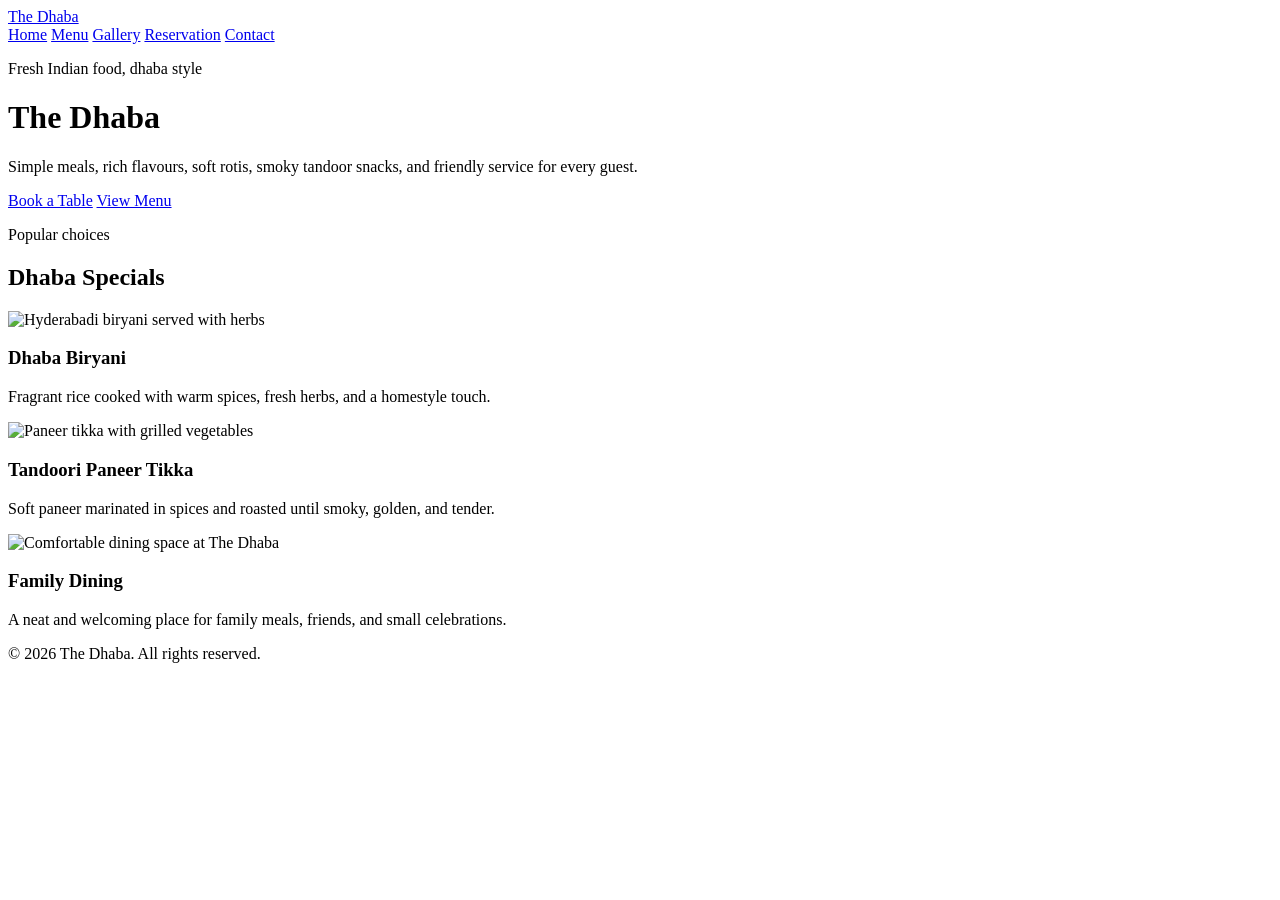
==== index.html @ 705d6630 "Add files via upload" ====
<!DOCTYPE html>
<html lang="en">
<head>
  <meta charset="UTF-8">
  <meta name="viewport" content="width=device-width, initial-scale=1.0">
  <meta name="description" content="The Dhaba serves fresh North Indian food, homestyle thalis, tandoori snacks, and warm family dining.">
  <title>The Dhaba | Homestyle Indian Restaurant</title>
  <link rel="stylesheet" href="css/style.css">
</head>
<body>
  <div class="site-header">
    <div class="nav-wrapper">
      <a class="brand" href="index.html">The Dhaba</a>
      <div class="site-nav">
        <a class="active" href="index.html">Home</a>
        <a href="menu.html">Menu</a>
        <a href="gallery.html">Gallery</a>
        <a href="reservation.html">Reservation</a>
        <a href="contact.html">Contact</a>
      </div>
    </div>
  </div>

  <div>
    <div class="hero">
      <div class="hero-content">
        <p class="eyebrow">Fresh Indian food, dhaba style</p>
        <h1>The Dhaba</h1>
        <p>Simple meals, rich flavours, soft rotis, smoky tandoor snacks, and friendly service for every guest.</p>
        <div class="hero-actions">
          <a class="button button-primary" href="reservation.html">Book a Table</a>
          <a class="button button-secondary" href="menu.html">View Menu</a>
        </div>
      </div>
    </div>

    <div class="section">
      <div class="container">
        <div class="section-heading">
          <p class="eyebrow">Popular choices</p>
          <h2>Dhaba Specials</h2>
        </div>

        <div class="card-grid">
          <div class="dish-card">
            <img src="images/biryani.jpg" alt="Hyderabadi biryani served with herbs">
            <div class="card-body">
              <h3>Dhaba Biryani</h3>
              <p>Fragrant rice cooked with warm spices, fresh herbs, and a homestyle touch.</p>
            </div>
          </div>

          <div class="dish-card">
            <img src="images/paneer.jpg" alt="Paneer tikka with grilled vegetables">
            <div class="card-body">
              <h3>Tandoori Paneer Tikka</h3>
              <p>Soft paneer marinated in spices and roasted until smoky, golden, and tender.</p>
            </div>
          </div>

          <div class="dish-card">
            <img src="images/restaurant.jpg" alt="Comfortable dining space at The Dhaba">
            <div class="card-body">
              <h3>Family Dining</h3>
              <p>A neat and welcoming place for family meals, friends, and small celebrations.</p>
            </div>
          </div>
        </div>
      </div>
    </div>
  </div>

  <div class="site-footer">
    <p>&copy; 2026 The Dhaba. All rights reserved.</p>
  </div>
</body>
</html>
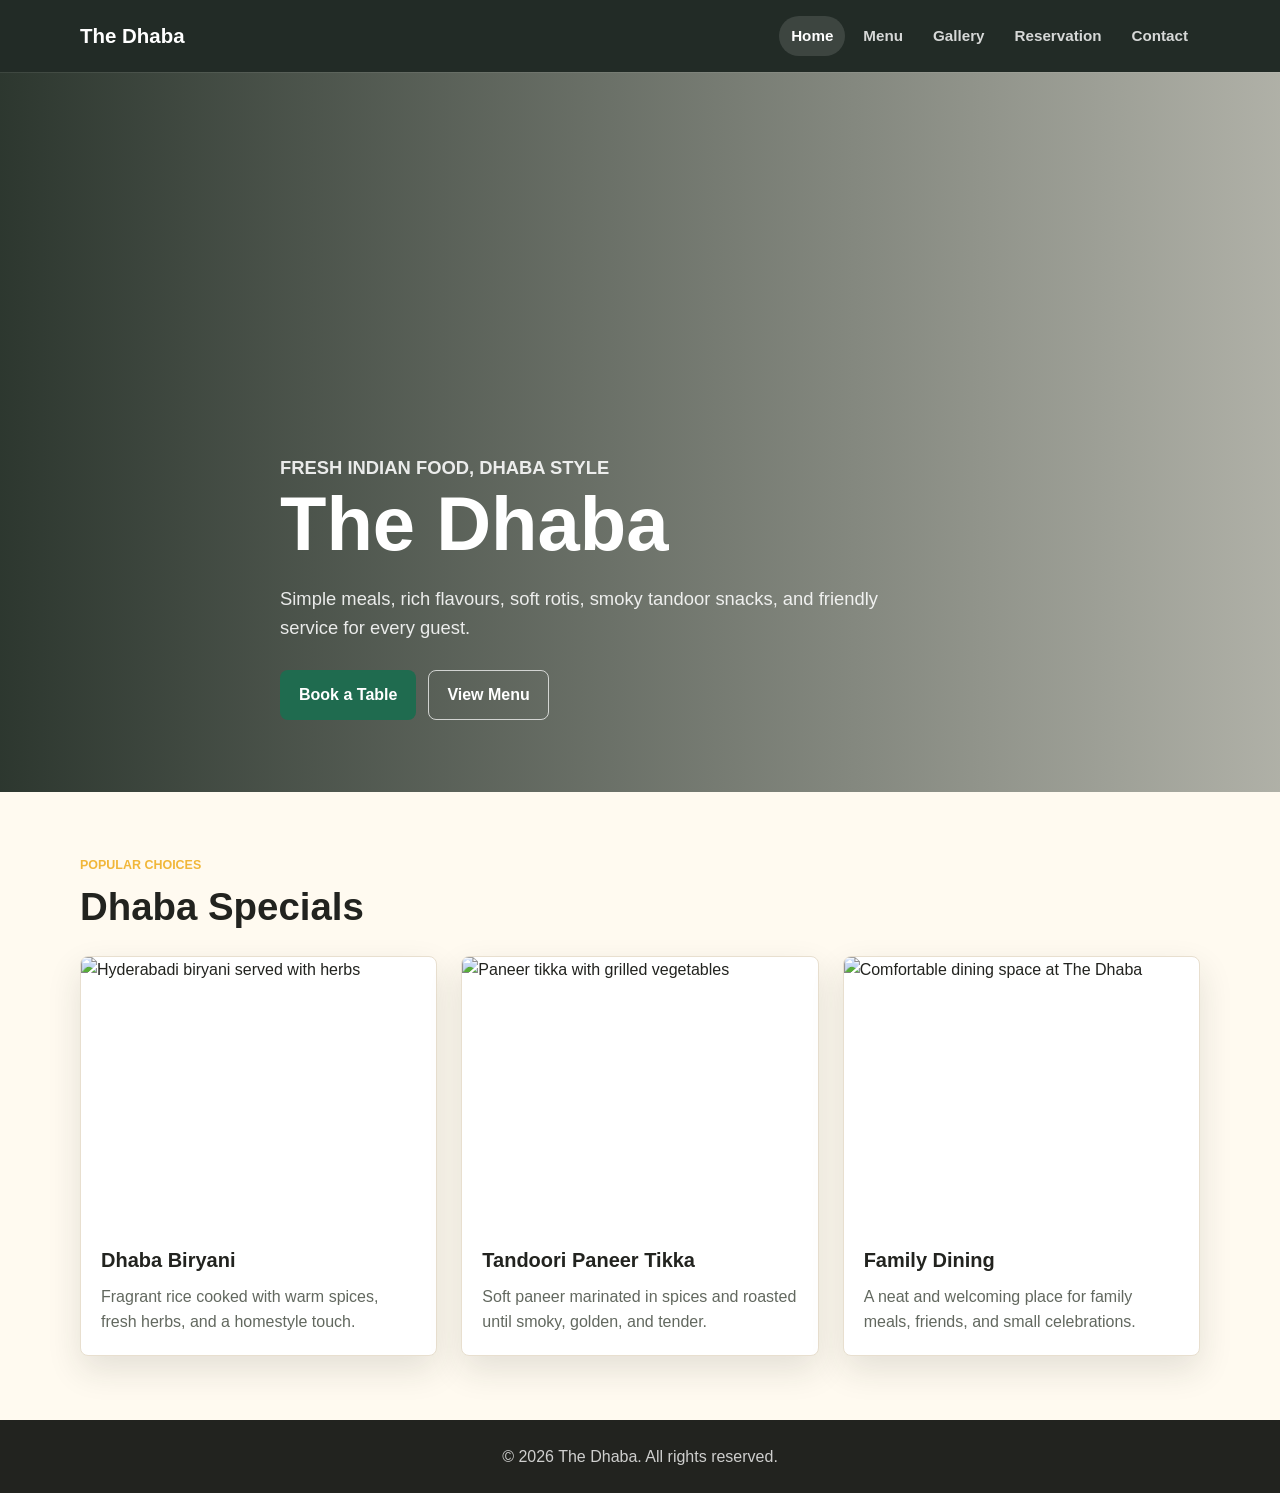
==== commit e85fa98b: "Update index.html" ====
--- a/index.html
+++ b/index.html
@@ -5,7 +5,7 @@
   <meta name="viewport" content="width=device-width, initial-scale=1.0">
   <meta name="description" content="The Dhaba serves fresh North Indian food, homestyle thalis, tandoori snacks, and warm family dining.">
   <title>The Dhaba | Homestyle Indian Restaurant</title>
-  <link rel="stylesheet" href="css/style.css">
+  <link rel="stylesheet" href="style.css">
 </head>
 <body>
   <div class="site-header">
--- a/style.css
+++ b/style.css
@@ -0,0 +1,463 @@
+:root {
+  --color-ink: #22231f;
+  --color-muted: #62685f;
+  --color-paper: #fffaf0;
+  --color-surface: #ffffff;
+  --color-border: #e8dfcf;
+  --color-primary: #1f6b4f;
+  --color-primary-dark: #164d39;
+  --color-accent: #c4472d;
+  --color-warm: #f1b739;
+  --shadow-soft: 0 14px 34px rgba(31, 44, 34, 0.12);
+  --radius: 8px;
+  --max-width: 1120px;
+}
+
+* {
+  box-sizing: border-box;
+}
+
+body {
+  margin: 0;
+  background: var(--color-paper);
+  color: var(--color-ink);
+  font-family: Arial, Helvetica, sans-serif;
+  font-size: 16px;
+  line-height: 1.6;
+}
+
+img {
+  display: block;
+  max-width: 100%;
+}
+
+a {
+  color: inherit;
+}
+
+.site-header {
+  position: sticky;
+  top: 0;
+  z-index: 10;
+  background: rgba(27, 37, 31, 0.97);
+  color: #ffffff;
+  box-shadow: 0 1px 0 rgba(255, 255, 255, 0.08);
+}
+
+.nav-wrapper {
+  width: min(100% - 32px, var(--max-width));
+  margin: 0 auto;
+  min-height: 72px;
+  display: flex;
+  align-items: center;
+  justify-content: space-between;
+  gap: 24px;
+}
+
+.brand {
+  color: #ffffff;
+  font-size: 1.28rem;
+  font-weight: 800;
+  letter-spacing: 0;
+  text-decoration: none;
+  white-space: nowrap;
+}
+
+.site-nav {
+  display: flex;
+  align-items: center;
+  justify-content: flex-end;
+  gap: 6px;
+  flex-wrap: wrap;
+}
+
+.site-nav a {
+  border-radius: 999px;
+  color: rgba(255, 255, 255, 0.82);
+  font-size: 0.95rem;
+  font-weight: 700;
+  padding: 8px 12px;
+  text-decoration: none;
+  transition: background-color 180ms ease, color 180ms ease;
+}
+
+.site-nav a:hover,
+.site-nav a.active {
+  background: rgba(255, 255, 255, 0.12);
+  color: #ffffff;
+}
+
+.hero {
+  min-height: min(720px, calc(100vh - 72px));
+  display: grid;
+  align-items: end;
+  background:
+    linear-gradient(90deg, rgba(22, 34, 26, 0.9), rgba(22, 34, 26, 0.34)),
+    url("../images/hero.jpg") center / cover no-repeat;
+  color: #ffffff;
+  padding: 112px 0 72px;
+}
+
+.hero-content {
+  width: min(100% - 32px, var(--max-width));
+  margin: 0 auto;
+  max-width: 720px;
+}
+
+.hero h1,
+.page-heading h1,
+.section-heading h2 {
+  margin: 0;
+  line-height: 1.1;
+}
+
+.hero h1 {
+  max-width: 680px;
+  font-size: 4.75rem;
+}
+
+.hero p {
+  max-width: 620px;
+  margin: 18px 0 0;
+  color: rgba(255, 255, 255, 0.88);
+  font-size: 1.15rem;
+}
+
+.eyebrow {
+  margin: 0 0 10px;
+  color: var(--color-warm);
+  font-size: 0.78rem;
+  font-weight: 800;
+  letter-spacing: 0;
+  text-transform: uppercase;
+}
+
+.hero-actions {
+  display: flex;
+  flex-wrap: wrap;
+  gap: 12px;
+  margin-top: 28px;
+}
+
+.button {
+  appearance: none;
+  border: 1px solid transparent;
+  border-radius: var(--radius);
+  cursor: pointer;
+  display: inline-flex;
+  align-items: center;
+  justify-content: center;
+  min-height: 46px;
+  padding: 11px 18px;
+  font: inherit;
+  font-weight: 800;
+  text-decoration: none;
+  transition: background-color 180ms ease, border-color 180ms ease, transform 180ms ease;
+}
+
+.button:hover {
+  transform: translateY(-1px);
+}
+
+.button-primary {
+  background: var(--color-primary);
+  color: #ffffff;
+}
+
+.button-primary:hover {
+  background: var(--color-primary-dark);
+}
+
+.button-secondary {
+  border-color: rgba(255, 255, 255, 0.72);
+  color: #ffffff;
+}
+
+.button-secondary:hover {
+  background: rgba(255, 255, 255, 0.14);
+}
+
+.page-main {
+  min-height: calc(100vh - 150px);
+}
+
+.page-heading {
+  background:
+    linear-gradient(90deg, rgba(28, 38, 32, 0.9), rgba(28, 38, 32, 0.52)),
+    url("../images/restaurant.jpg") center / cover no-repeat;
+  color: #ffffff;
+  padding: 82px 0;
+}
+
+.page-heading p:not(.eyebrow) {
+  max-width: 680px;
+  margin: 16px 0 0;
+  color: rgba(255, 255, 255, 0.84);
+}
+
+.page-heading h1 {
+  font-size: 3.75rem;
+}
+
+.section {
+  padding: 64px 0;
+}
+
+.container {
+  width: min(100% - 32px, var(--max-width));
+  margin: 0 auto;
+}
+
+.container.narrow {
+  max-width: 820px;
+}
+
+.section-heading {
+  margin-bottom: 28px;
+}
+
+.section-heading h2 {
+  font-size: 2.4rem;
+}
+
+.card-grid,
+.gallery-grid {
+  display: grid;
+  grid-template-columns: repeat(3, minmax(0, 1fr));
+  gap: 24px;
+}
+
+.dish-card,
+.gallery-item,
+.reservation-form,
+.menu-table-wrapper,
+.contact-details {
+  border: 1px solid var(--color-border);
+  border-radius: var(--radius);
+  background: var(--color-surface);
+  box-shadow: var(--shadow-soft);
+}
+
+.dish-card {
+  overflow: hidden;
+}
+
+.dish-card img,
+.gallery-grid img {
+  width: 100%;
+  aspect-ratio: 4 / 3;
+  object-fit: cover;
+}
+
+.card-body {
+  padding: 20px;
+}
+
+.card-body h3 {
+  margin: 0 0 8px;
+  font-size: 1.25rem;
+}
+
+.card-body p {
+  margin: 0;
+  color: var(--color-muted);
+}
+
+.menu-table-wrapper {
+  overflow-x: auto;
+}
+
+.menu-table {
+  width: 100%;
+  min-width: 620px;
+  border-collapse: collapse;
+}
+
+.menu-table th,
+.menu-table td {
+  border-bottom: 1px solid var(--color-border);
+  padding: 16px 18px;
+  text-align: left;
+}
+
+.menu-table th {
+  background: #f4f1e7;
+  color: var(--color-primary-dark);
+  font-size: 0.78rem;
+  letter-spacing: 0;
+  text-transform: uppercase;
+}
+
+.menu-table tr:last-child td {
+  border-bottom: 0;
+}
+
+.gallery-item {
+  margin: 0;
+  overflow: hidden;
+}
+
+.gallery-caption {
+  margin: 0;
+  padding: 14px 16px;
+  color: var(--color-muted);
+  font-weight: 800;
+}
+
+.reservation-form {
+  padding: 28px;
+}
+
+.form-grid {
+  display: grid;
+  grid-template-columns: repeat(2, minmax(0, 1fr));
+  gap: 18px;
+}
+
+.reservation-form label {
+  display: grid;
+  gap: 8px;
+  color: var(--color-primary-dark);
+  font-weight: 800;
+}
+
+.reservation-form input,
+.reservation-form textarea {
+  width: 100%;
+  border: 1px solid var(--color-border);
+  border-radius: var(--radius);
+  color: var(--color-ink);
+  font: inherit;
+  padding: 12px 14px;
+}
+
+.reservation-form textarea {
+  margin: 18px 0 22px;
+  resize: vertical;
+}
+
+.contact-layout {
+  display: grid;
+  grid-template-columns: minmax(260px, 0.8fr) minmax(0, 1.2fr);
+  gap: 24px;
+  align-items: stretch;
+}
+
+.contact-details {
+  padding: 28px;
+}
+
+.contact-details h2 {
+  margin: 0 0 12px;
+  font-size: 1.5rem;
+}
+
+.contact-details p {
+  margin: 8px 0;
+  color: var(--color-muted);
+}
+
+.contact-details a {
+  color: var(--color-primary);
+  font-weight: 800;
+  text-decoration: none;
+}
+
+.map {
+  width: 100%;
+  min-height: 360px;
+  border: 0;
+  border-radius: var(--radius);
+  box-shadow: var(--shadow-soft);
+}
+
+.site-footer {
+  background: var(--color-ink);
+  color: rgba(255, 255, 255, 0.78);
+  padding: 24px 16px;
+  text-align: center;
+}
+
+.site-footer p {
+  margin: 0;
+}
+
+@media (max-width: 820px) {
+  .nav-wrapper {
+    align-items: flex-start;
+    flex-direction: column;
+    gap: 12px;
+    padding: 16px 0;
+  }
+
+  .site-nav {
+    justify-content: flex-start;
+  }
+
+  .hero {
+    min-height: 620px;
+    padding: 96px 0 56px;
+  }
+
+  .hero h1 {
+    font-size: 3.2rem;
+  }
+
+  .page-heading h1 {
+    font-size: 2.6rem;
+  }
+
+  .section-heading h2 {
+    font-size: 2rem;
+  }
+
+  .card-grid,
+  .gallery-grid,
+  .contact-layout {
+    grid-template-columns: 1fr;
+  }
+}
+
+@media (max-width: 560px) {
+  body {
+    font-size: 15px;
+  }
+
+  .site-nav {
+    gap: 4px;
+  }
+
+  .site-nav a {
+    padding: 7px 9px;
+  }
+
+  .hero-actions,
+  .button {
+    width: 100%;
+  }
+
+  .page-heading,
+  .section {
+    padding: 48px 0;
+  }
+
+  .hero h1 {
+    font-size: 2.45rem;
+  }
+
+  .page-heading h1 {
+    font-size: 2.1rem;
+  }
+
+  .section-heading h2 {
+    font-size: 1.8rem;
+  }
+
+  .form-grid {
+    grid-template-columns: 1fr;
+  }
+
+  .reservation-form {
+    padding: 20px;
+  }
+}
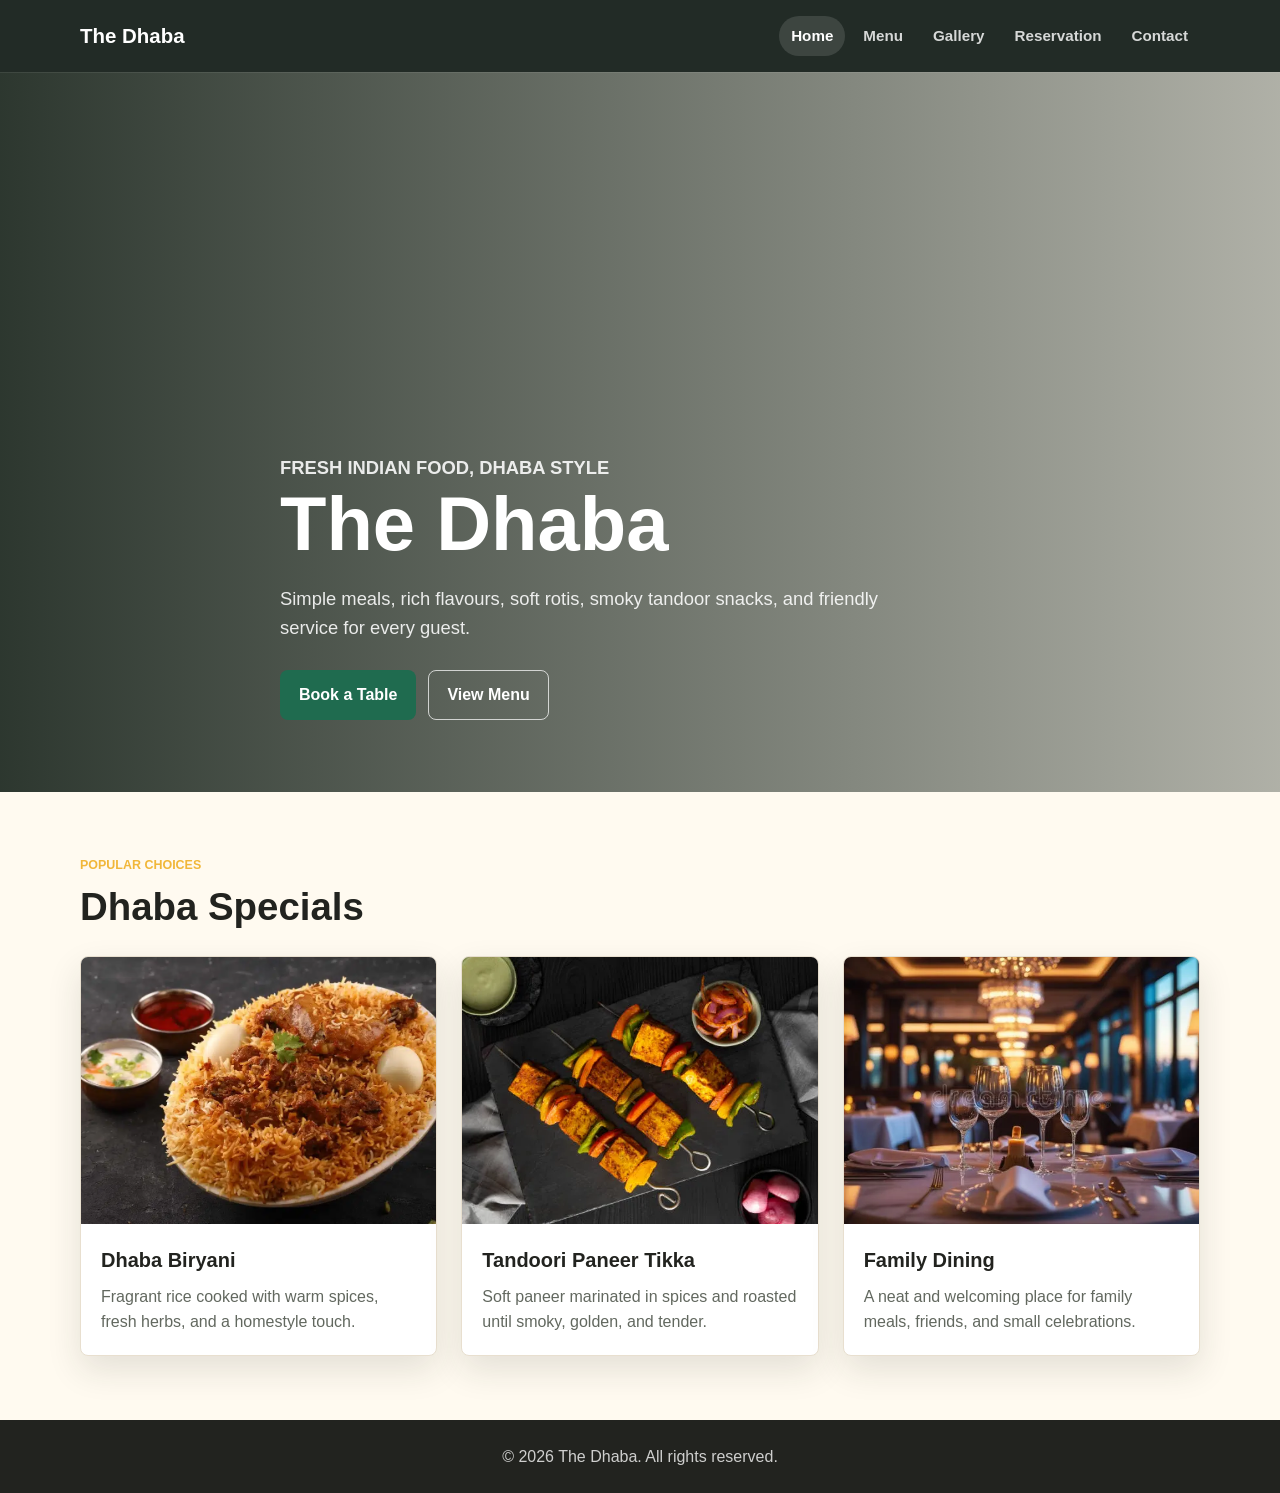
==== commit b43a1379: "Update index.html" ====
--- a/index.html
+++ b/index.html
@@ -43,7 +43,7 @@
 
         <div class="card-grid">
           <div class="dish-card">
-            <img src="images/biryani.jpg" alt="Hyderabadi biryani served with herbs">
+            <img src="biryani.jpg" alt="Hyderabadi biryani served with herbs">
             <div class="card-body">
               <h3>Dhaba Biryani</h3>
               <p>Fragrant rice cooked with warm spices, fresh herbs, and a homestyle touch.</p>
@@ -51,7 +51,7 @@
           </div>
 
           <div class="dish-card">
-            <img src="images/paneer.jpg" alt="Paneer tikka with grilled vegetables">
+            <img src="paneer.jpg" alt="Paneer tikka with grilled vegetables">
             <div class="card-body">
               <h3>Tandoori Paneer Tikka</h3>
               <p>Soft paneer marinated in spices and roasted until smoky, golden, and tender.</p>
@@ -59,7 +59,7 @@
           </div>
 
           <div class="dish-card">
-            <img src="images/restaurant.jpg" alt="Comfortable dining space at The Dhaba">
+            <img src="restaurant.jpg" alt="Comfortable dining space at The Dhaba">
             <div class="card-body">
               <h3>Family Dining</h3>
               <p>A neat and welcoming place for family meals, friends, and small celebrations.</p>
